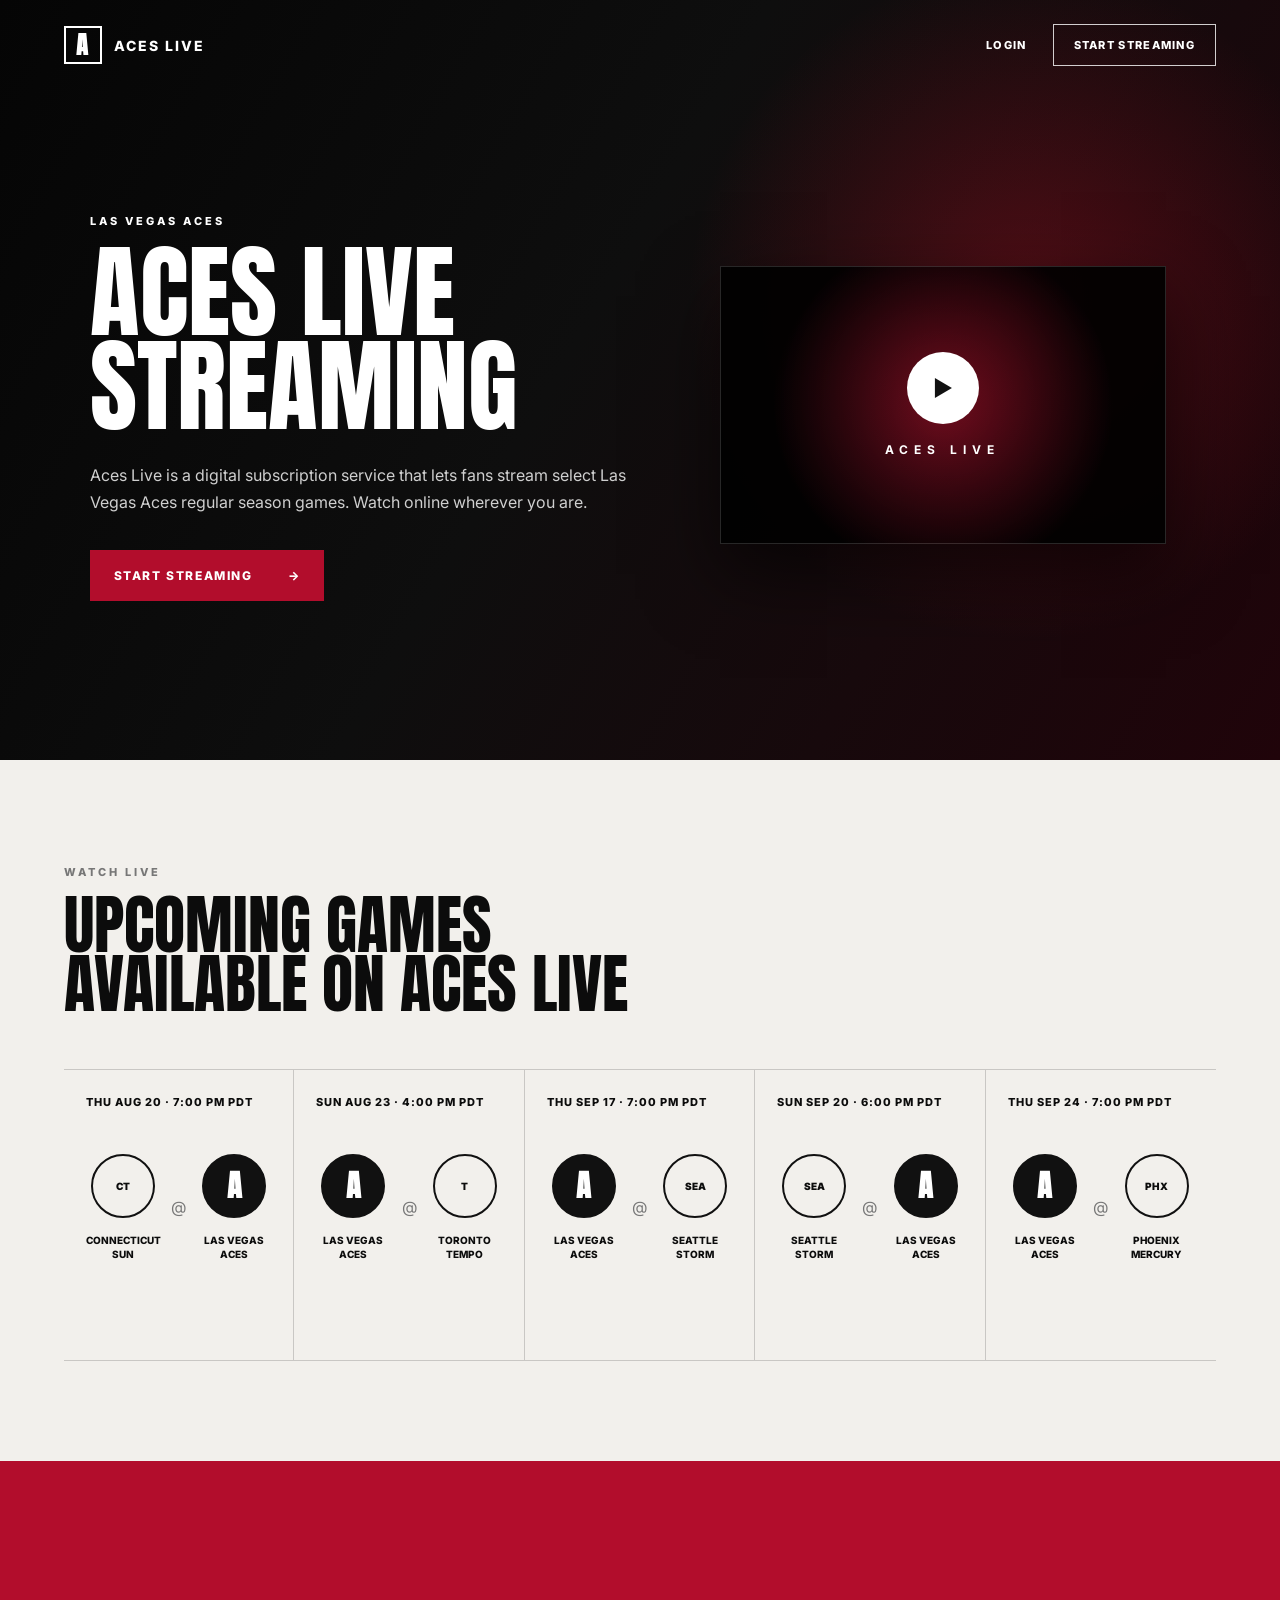
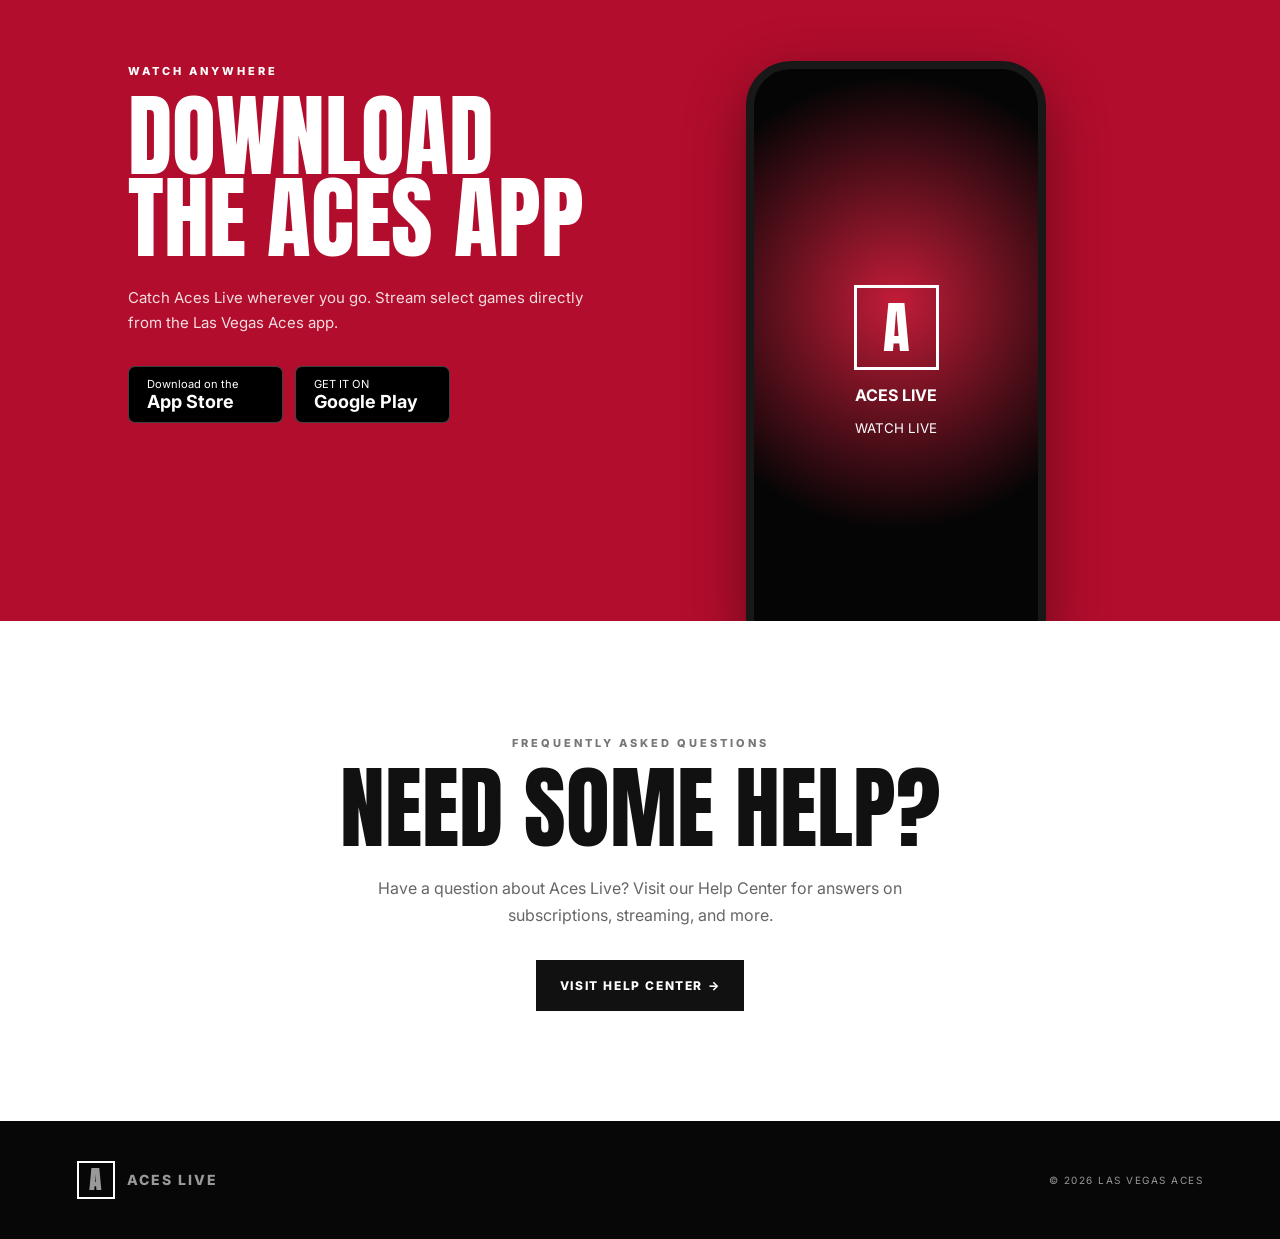
==== index.html @ 6838254f "Add files via upload" ====
<!DOCTYPE html>
<html lang="en">
<head>
  <meta charset="UTF-8">
  <meta name="viewport" content="width=device-width, initial-scale=1.0">
  <title>Aces Live</title>
  <link rel="stylesheet" href="./styles.css">
  <script type="module" src="https://widgets.prod.cleeng.com/cleeng.js"></script>
  <script defer src="./app.js"></script>
</head>
<body>
<header class="nav">
  <div class="logo"><div class="aces-mark">A</div><span>ACES LIVE</span></div>
  <div class="nav-actions">
    <button class="login-btn" id="accountBtn">LOGIN</button>
    <button class="logout-btn" id="logoutBtn">LOGOUT</button>
    <button class="nav-stream-btn" id="navStreamBtn">START STREAMING</button>
  </div>
</header>
<main>
  <section class="hero">
    <div class="hero-content">
      <span class="eyebrow">LAS VEGAS ACES</span>
      <h1>ACES LIVE<br>STREAMING</h1>
      <p>Aces Live is a digital subscription service that lets fans stream select Las Vegas Aces regular season games. Watch online wherever you are.</p>
      <button class="primary-btn" id="heroStreamBtn">START STREAMING <span>→</span></button>
    </div>
    <div class="hero-player"><div class="player-card"><div class="play-button">▶</div><span>ACES LIVE</span></div></div>
  </section>

  <section class="games-section"><div class="section-inner">
    <div class="section-heading"><span class="eyebrow dark">WATCH LIVE</span><h2>UPCOMING GAMES<br>AVAILABLE ON ACES LIVE</h2></div>
    <div class="games-grid">
      <article class="game-card"><div class="game-date">THU AUG 20 · 7:00 PM PDT</div><div class="matchup"><div class="team"><div class="team-logo">CT</div><span>CONNECTICUT<br>SUN</span></div><div class="at">@</div><div class="team"><div class="team-logo aces">A</div><span>LAS VEGAS<br>ACES</span></div></div></article>
      <article class="game-card"><div class="game-date">SUN AUG 23 · 4:00 PM PDT</div><div class="matchup"><div class="team"><div class="team-logo aces">A</div><span>LAS VEGAS<br>ACES</span></div><div class="at">@</div><div class="team"><div class="team-logo">T</div><span>TORONTO<br>TEMPO</span></div></div></article>
      <article class="game-card"><div class="game-date">THU SEP 17 · 7:00 PM PDT</div><div class="matchup"><div class="team"><div class="team-logo aces">A</div><span>LAS VEGAS<br>ACES</span></div><div class="at">@</div><div class="team"><div class="team-logo">SEA</div><span>SEATTLE<br>STORM</span></div></div></article>
      <article class="game-card"><div class="game-date">SUN SEP 20 · 6:00 PM PDT</div><div class="matchup"><div class="team"><div class="team-logo">SEA</div><span>SEATTLE<br>STORM</span></div><div class="at">@</div><div class="team"><div class="team-logo aces">A</div><span>LAS VEGAS<br>ACES</span></div></div></article>
      <article class="game-card"><div class="game-date">THU SEP 24 · 7:00 PM PDT</div><div class="matchup"><div class="team"><div class="team-logo aces">A</div><span>LAS VEGAS<br>ACES</span></div><div class="at">@</div><div class="team"><div class="team-logo">PHX</div><span>PHOENIX<br>MERCURY</span></div></div></article>
    </div>
  </div></section>

  <section class="app-section"><div class="app-copy"><span class="eyebrow">WATCH ANYWHERE</span><h2>DOWNLOAD<br>THE ACES APP</h2><p>Catch Aces Live wherever you go. Stream select games directly from the Las Vegas Aces app.</p><div class="store-buttons"><button class="store-btn"><small>Download on the</small><strong>App Store</strong></button><button class="store-btn"><small>GET IT ON</small><strong>Google Play</strong></button></div></div><div class="phone"><div class="phone-screen"><div class="phone-logo">A</div><strong>ACES LIVE</strong><small>WATCH LIVE</small></div></div></section>

  <section class="faq-section"><span class="eyebrow dark">FREQUENTLY ASKED QUESTIONS</span><h2>NEED SOME HELP?</h2><p>Have a question about Aces Live? Visit our Help Center for answers on subscriptions, streaming, and more.</p><a href="https://lasvegasacessupport.zendesk.com/hc/en-us" target="_blank" rel="noopener" class="secondary-btn">VISIT HELP CENTER →</a></section>
</main>

<div class="modal" id="checkoutModal"><div class="backdrop" data-close-modal></div><div class="panel"><div class="panel-header"><div><small>ACES LIVE</small><h3>START STREAMING</h3></div><button class="close-btn" data-close-modal>✕</button></div><div class="panel-body"><div data-cleeng-widget="checkout" data-cleeng-publisher-id="279964512" data-cleeng-offer-id="S664032765_US" data-cleeng-language="en-US"></div></div></div></div>
<div class="modal" id="loginModal"><div class="backdrop" data-close-modal></div><div class="panel"><div class="panel-header"><div><small>ACES LIVE</small><h3>LOGIN</h3></div><button class="close-btn" data-close-modal>✕</button></div><div class="panel-body"><div data-cleeng-widget="auth" data-cleeng-publisher-id="279964512" data-cleeng-language="en-US"></div></div></div></div>
<div class="modal" id="accountModal"><div class="backdrop" data-close-modal></div><div class="panel"><div class="panel-header"><div><small>ACES LIVE</small><h3>MY ACCOUNT</h3></div><button class="close-btn" data-close-modal>✕</button></div><div class="panel-body"><div data-cleeng-widget="account" data-cleeng-publisher-id="279964512" data-cleeng-language="en-US"></div></div></div></div>

<footer><div class="footer-logo"><div class="aces-mark">A</div>ACES LIVE</div><span>© 2026 LAS VEGAS ACES</span></footer>
</body>
</html>
---- styles.css ----
@import url("https://fonts.googleapis.com/css2?family=Anton&family=Inter:wght@400;500;600;700;800&display=swap");
*{box-sizing:border-box}html{scroll-behavior:smooth}body{margin:0;background:#000;color:#fff;font-family:"Inter",Arial,sans-serif}button,a{font-family:inherit}button{cursor:pointer}.nav{position:absolute;top:0;left:0;z-index:20;width:100%;display:flex;align-items:center;justify-content:space-between;padding:24px 5%}.logo,.footer-logo{display:flex;align-items:center;gap:12px;font-size:14px;font-weight:800;letter-spacing:2px}.aces-mark{width:38px;height:38px;display:flex;align-items:center;justify-content:center;border:2px solid white;font-family:"Anton";font-size:24px}.nav-actions{display:flex;align-items:center;gap:10px}.login-btn,.logout-btn{border:none;background:transparent;color:white;padding:13px 16px;font-size:11px;font-weight:800;letter-spacing:1.3px}.login-btn:hover,.logout-btn:hover{opacity:.7}.logout-btn{display:none;color:#bbb}.nav-stream-btn{border:1px solid rgba(255,255,255,.8);background:transparent;color:white;padding:13px 20px;font-size:11px;font-weight:800;letter-spacing:1.3px;transition:.2s}.nav-stream-btn:hover{background:white;color:black}.hero{min-height:760px;display:grid;grid-template-columns:1.1fr .9fr;align-items:center;padding:140px 7% 90px;background:radial-gradient(circle at 80% 40%,rgba(176,18,35,.38),transparent 30%),linear-gradient(120deg,#050505 0%,#0e0e0e 45%,#20040a 100%)}.hero-content{max-width:700px}.eyebrow{display:inline-block;margin-bottom:17px;font-size:11px;font-weight:800;letter-spacing:3px}.eyebrow.dark{color:#777}.hero h1,.section-heading h2,.app-copy h2,.faq-section h2{margin:0;font-family:"Anton",Impact,sans-serif;font-weight:400;line-height:.92;text-transform:uppercase}.hero h1{font-size:clamp(68px,8vw,125px)}.hero-content p{max-width:580px;margin:28px 0 34px;color:#cfcfcf;font-size:16px;line-height:1.7}.primary-btn,.secondary-btn{display:inline-flex;align-items:center;gap:35px;border:none;padding:18px 24px;background:#b20d2c;color:white;text-decoration:none;font-size:12px;font-weight:800;letter-spacing:1.6px;transition:.2s}.primary-btn:hover{background:#d21338;transform:translateY(-2px)}.hero-player{display:flex;justify-content:center}.player-card{width:min(470px,90%);aspect-ratio:16/10;display:flex;flex-direction:column;align-items:center;justify-content:center;gap:18px;border:1px solid rgba(255,255,255,.15);background:radial-gradient(circle at center,rgba(178,13,44,.45),rgba(0,0,0,.92) 65%);box-shadow:0 30px 70px rgba(0,0,0,.6)}.player-card span{font-size:12px;font-weight:700;letter-spacing:6px}.play-button{width:72px;height:72px;display:flex;align-items:center;justify-content:center;border-radius:50%;background:white;color:#111;font-size:22px}.games-section{padding:100px 5%;background:#f2f0ec;color:#0c0c0c}.section-inner{max-width:1400px;margin:auto}.section-heading{margin-bottom:55px}.section-heading h2{font-size:clamp(46px,5vw,78px)}.games-grid{display:grid;grid-template-columns:repeat(5,minmax(220px,1fr));overflow-x:auto;border-top:1px solid #c9c7c4;border-bottom:1px solid #c9c7c4}.game-card{min-height:290px;padding:25px 22px;border-right:1px solid #c9c7c4}.game-card:last-child{border-right:none}.game-date{margin-bottom:45px;font-size:11px;font-weight:800;letter-spacing:1px}.matchup{display:flex;align-items:center;justify-content:space-between}.team{width:40%;display:flex;flex-direction:column;align-items:center;gap:15px;text-align:center;font-size:10px;line-height:1.4;font-weight:800}.team-logo{width:64px;height:64px;display:flex;align-items:center;justify-content:center;border:2px solid #111;border-radius:50%;font-weight:900}.team-logo.aces{background:#111;color:white;font-family:"Anton";font-size:30px}.at{color:#777}.app-section{min-height:640px;display:grid;grid-template-columns:1fr 1fr;align-items:center;padding:80px 10%;overflow:hidden;background:#b20d2c}.app-copy{max-width:540px}.app-copy h2{font-size:clamp(60px,7vw,100px)}.app-copy p{max-width:480px;margin:25px 0 30px;color:rgba(255,255,255,.86);font-size:15px;line-height:1.7}.store-buttons{display:flex;flex-wrap:wrap;gap:12px}.store-btn{min-width:155px;padding:10px 18px;border:1px solid rgba(255,255,255,.25);border-radius:7px;background:black;color:white;text-align:left}.store-btn small,.store-btn strong{display:block}.store-btn strong{font-size:18px}.phone{display:flex;align-items:center;justify-content:center;transform:translateY(120px)}.phone-screen{width:300px;height:600px;display:flex;flex-direction:column;align-items:center;justify-content:center;gap:15px;border:8px solid #181818;border-radius:45px;background:radial-gradient(circle at 50% 40%,#c31c38,#050505 60%);box-shadow:0 20px 60px rgba(0,0,0,.4)}.phone-logo{width:85px;height:85px;display:flex;align-items:center;justify-content:center;border:3px solid white;font-family:"Anton";font-size:55px}.faq-section{padding:110px 20px;background:white;color:#111;text-align:center}.faq-section h2{font-size:clamp(60px,7vw,105px)}.faq-section p{max-width:620px;margin:26px auto 30px;color:#666;line-height:1.7}.secondary-btn{background:#111}.secondary-btn:hover{background:#b20d2c}.modal{position:fixed;inset:0;z-index:1000;visibility:hidden;opacity:0;transition:opacity .25s ease,visibility .25s ease}.modal.active{visibility:visible;opacity:1}.backdrop{position:absolute;inset:0;background:rgba(0,0,0,.78);backdrop-filter:blur(5px)}.panel{position:absolute;top:0;right:0;width:min(600px,100%);height:100%;overflow-y:auto;background:white;color:black;transform:translateX(100%);transition:transform .35s ease}.modal.active .panel{transform:translateX(0)}.panel-header{position:sticky;top:0;z-index:5;display:flex;align-items:center;justify-content:space-between;padding:22px 25px;background:#111;color:white}.panel-header small{color:#aaa;font-size:9px;letter-spacing:2px}.panel-header h3{margin:3px 0 0;font-family:"Anton";font-weight:400;font-size:28px}.panel-body{min-height:calc(100% - 84px);padding:20px;background:#f5f5f5}.close-btn{width:40px;height:40px;border:1px solid #555;border-radius:50%;background:transparent;color:white;font-size:17px}.close-btn:hover{background:white;color:black}footer{display:flex;align-items:center;justify-content:space-between;padding:40px 6%;background:#070707;color:#999;font-size:10px;letter-spacing:1.5px}@media(max-width:900px){.nav{padding:18px 20px}.hero{min-height:auto;grid-template-columns:1fr;padding:140px 25px 70px}.hero-player{margin-top:60px}.games-section{padding:75px 25px}.games-grid{grid-template-columns:repeat(5,230px)}.app-section{grid-template-columns:1fr;padding:80px 30px 0}.phone{margin-top:40px}footer{flex-direction:column;gap:25px;text-align:center}}@media(max-width:520px){.logo span{display:none}.nav-actions{gap:2px}.login-btn,.logout-btn{padding:10px 7px;font-size:9px}.nav-stream-btn{padding:11px 9px;font-size:9px}.hero{padding-left:20px;padding-right:20px}.hero h1{font-size:64px}.hero-content p{font-size:14px}.primary-btn{width:100%;justify-content:space-between}.app-copy h2{font-size:64px}.phone-screen{width:260px;height:500px}.panel-body{padding:10px}}
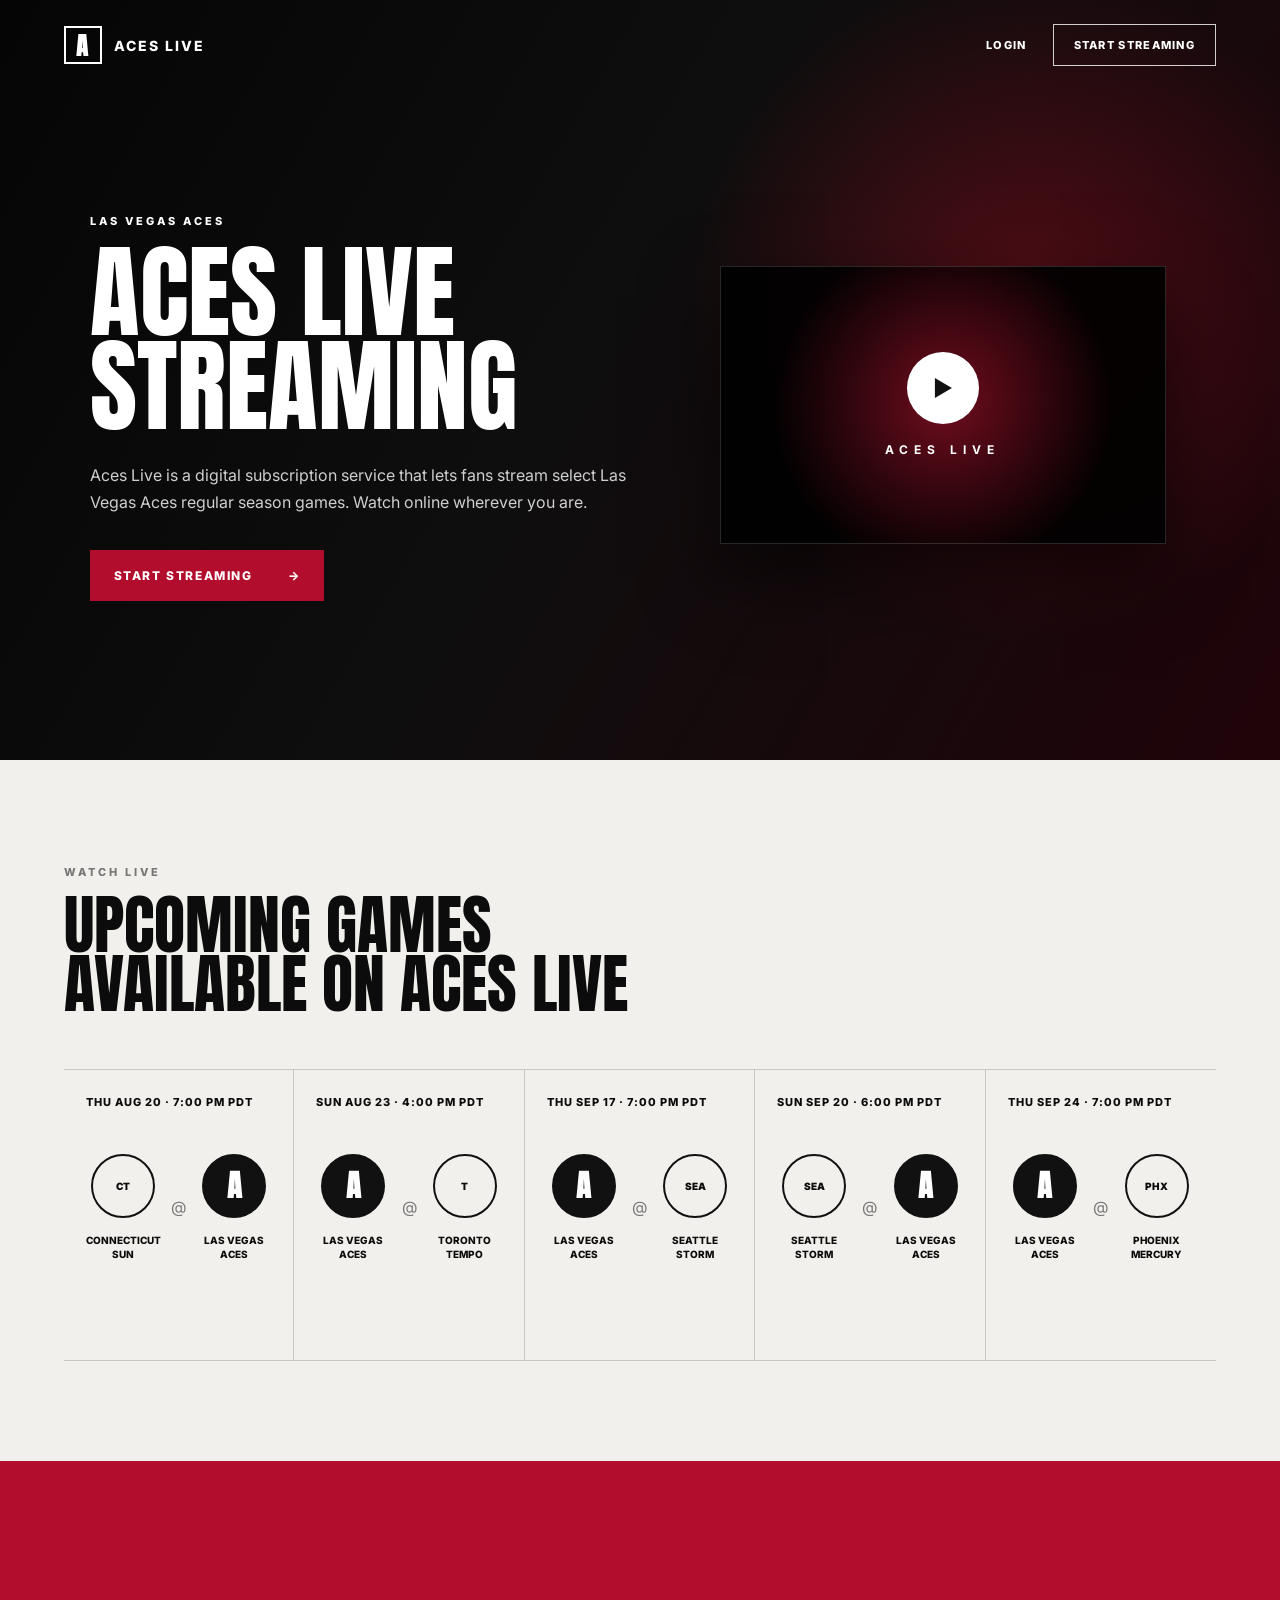
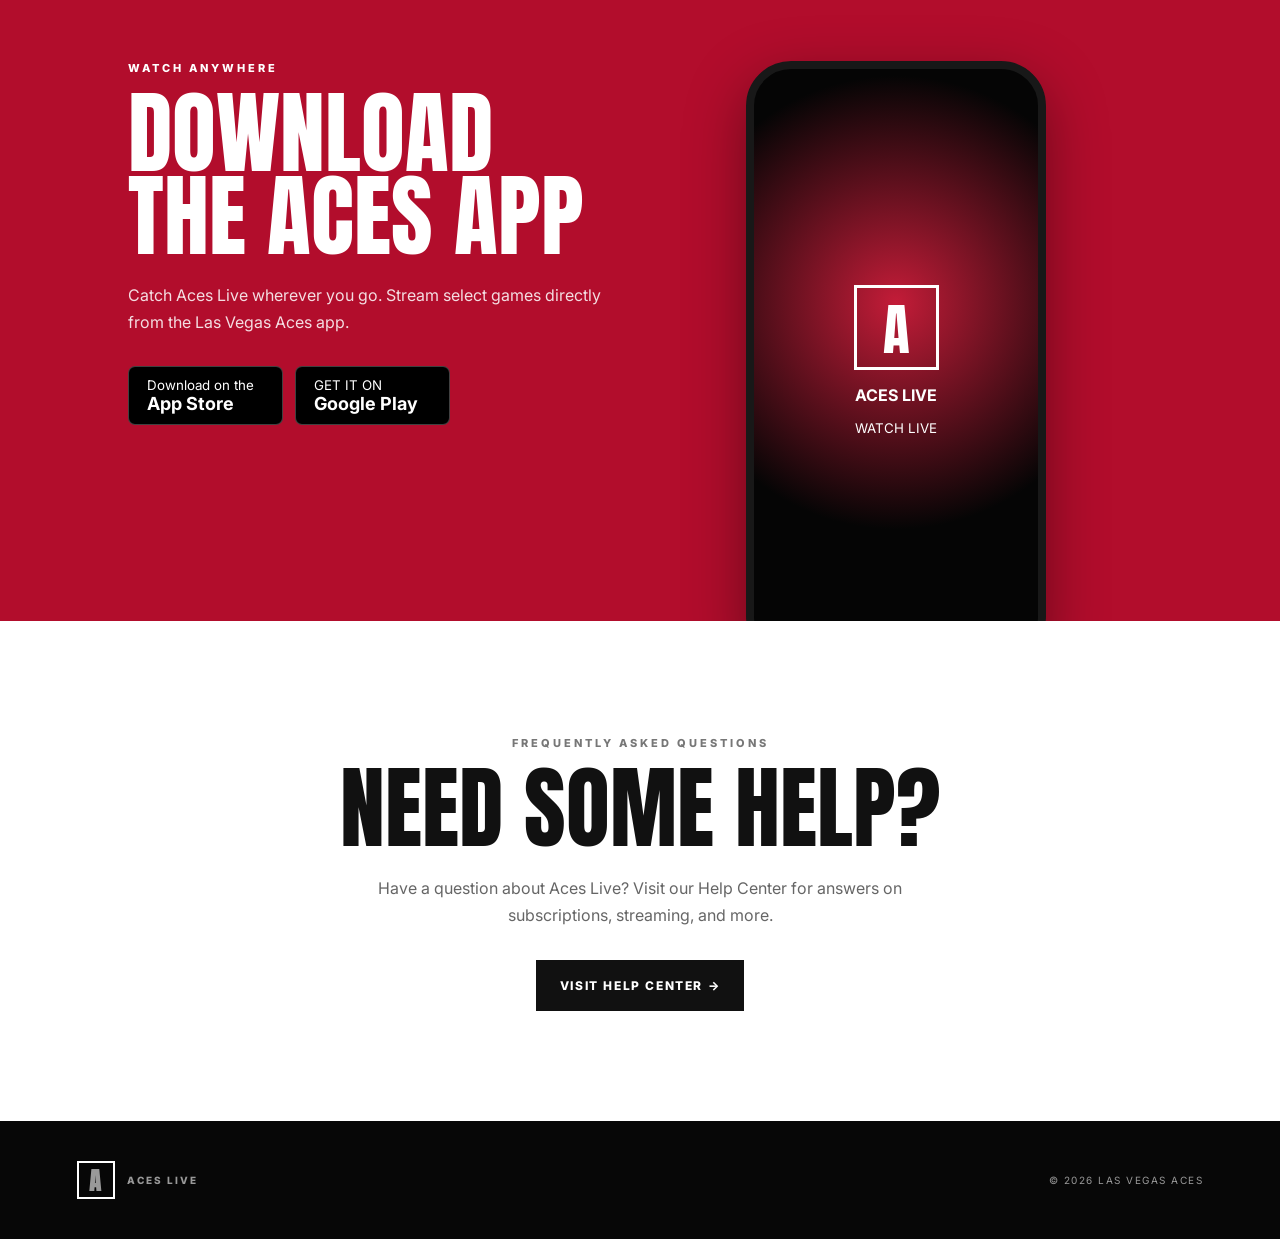
==== commit a241bc6b: "Add files via upload" ====
--- a/index.html
+++ b/index.html
@@ -1,53 +1,54 @@
 <!DOCTYPE html>
 <html lang="en">
 <head>
-  <meta charset="UTF-8">
-  <meta name="viewport" content="width=device-width, initial-scale=1.0">
+  <meta charset="UTF-8" />
+  <meta name="viewport" content="width=device-width, initial-scale=1.0" />
   <title>Aces Live</title>
-  <link rel="stylesheet" href="./styles.css">
   <script type="module" src="https://widgets.prod.cleeng.com/cleeng.js"></script>
-  <script defer src="./app.js"></script>
+  <link rel="stylesheet" href="./styles.css" />
 </head>
 <body>
-<header class="nav">
-  <div class="logo"><div class="aces-mark">A</div><span>ACES LIVE</span></div>
-  <div class="nav-actions">
-    <button class="login-btn" id="accountBtn">LOGIN</button>
-    <button class="logout-btn" id="logoutBtn">LOGOUT</button>
-    <button class="nav-stream-btn" id="navStreamBtn">START STREAMING</button>
-  </div>
-</header>
-<main>
-  <section class="hero">
-    <div class="hero-content">
-      <span class="eyebrow">LAS VEGAS ACES</span>
-      <h1>ACES LIVE<br>STREAMING</h1>
-      <p>Aces Live is a digital subscription service that lets fans stream select Las Vegas Aces regular season games. Watch online wherever you are.</p>
-      <button class="primary-btn" id="heroStreamBtn">START STREAMING <span>→</span></button>
+  <header class="site-nav">
+    <a class="logo" href="./index.html"><span class="aces-mark">A</span><span>ACES LIVE</span></a>
+    <div class="nav-actions">
+      <a class="nav-link" data-account-link href="./login.html">LOGIN</a>
+      <a class="nav-cta" data-checkout-link href="./checkout.html?couponCode=NEVERFOLD">START STREAMING</a>
     </div>
-    <div class="hero-player"><div class="player-card"><div class="play-button">▶</div><span>ACES LIVE</span></div></div>
-  </section>
+  </header>
 
-  <section class="games-section"><div class="section-inner">
-    <div class="section-heading"><span class="eyebrow dark">WATCH LIVE</span><h2>UPCOMING GAMES<br>AVAILABLE ON ACES LIVE</h2></div>
-    <div class="games-grid">
-      <article class="game-card"><div class="game-date">THU AUG 20 · 7:00 PM PDT</div><div class="matchup"><div class="team"><div class="team-logo">CT</div><span>CONNECTICUT<br>SUN</span></div><div class="at">@</div><div class="team"><div class="team-logo aces">A</div><span>LAS VEGAS<br>ACES</span></div></div></article>
-      <article class="game-card"><div class="game-date">SUN AUG 23 · 4:00 PM PDT</div><div class="matchup"><div class="team"><div class="team-logo aces">A</div><span>LAS VEGAS<br>ACES</span></div><div class="at">@</div><div class="team"><div class="team-logo">T</div><span>TORONTO<br>TEMPO</span></div></div></article>
-      <article class="game-card"><div class="game-date">THU SEP 17 · 7:00 PM PDT</div><div class="matchup"><div class="team"><div class="team-logo aces">A</div><span>LAS VEGAS<br>ACES</span></div><div class="at">@</div><div class="team"><div class="team-logo">SEA</div><span>SEATTLE<br>STORM</span></div></div></article>
-      <article class="game-card"><div class="game-date">SUN SEP 20 · 6:00 PM PDT</div><div class="matchup"><div class="team"><div class="team-logo">SEA</div><span>SEATTLE<br>STORM</span></div><div class="at">@</div><div class="team"><div class="team-logo aces">A</div><span>LAS VEGAS<br>ACES</span></div></div></article>
-      <article class="game-card"><div class="game-date">THU SEP 24 · 7:00 PM PDT</div><div class="matchup"><div class="team"><div class="team-logo aces">A</div><span>LAS VEGAS<br>ACES</span></div><div class="at">@</div><div class="team"><div class="team-logo">PHX</div><span>PHOENIX<br>MERCURY</span></div></div></article>
-    </div>
-  </div></section>
+  <main>
+    <section class="hero">
+      <div class="hero-content">
+        <span class="eyebrow">LAS VEGAS ACES</span>
+        <h1>ACES LIVE<br>STREAMING</h1>
+        <p>Aces Live is a digital subscription service that lets fans stream select Las Vegas Aces regular season games. Watch online wherever you are.</p>
+        <a class="primary-btn" data-checkout-link href="./checkout.html?couponCode=NEVERFOLD">START STREAMING <span>→</span></a>
+      </div>
+      <div class="hero-player"><div class="player-card"><div class="play-button">▶</div><span>ACES LIVE</span></div></div>
+    </section>
 
-  <section class="app-section"><div class="app-copy"><span class="eyebrow">WATCH ANYWHERE</span><h2>DOWNLOAD<br>THE ACES APP</h2><p>Catch Aces Live wherever you go. Stream select games directly from the Las Vegas Aces app.</p><div class="store-buttons"><button class="store-btn"><small>Download on the</small><strong>App Store</strong></button><button class="store-btn"><small>GET IT ON</small><strong>Google Play</strong></button></div></div><div class="phone"><div class="phone-screen"><div class="phone-logo">A</div><strong>ACES LIVE</strong><small>WATCH LIVE</small></div></div></section>
+    <section class="games-section">
+      <div class="section-inner">
+        <div class="section-heading"><span class="eyebrow dark">WATCH LIVE</span><h2>UPCOMING GAMES<br>AVAILABLE ON ACES LIVE</h2></div>
+        <div class="games-grid">
+          <article class="game-card"><div class="game-date">THU AUG 20 · 7:00 PM PDT</div><div class="matchup"><div class="team"><div class="team-logo">CT</div><span>CONNECTICUT<br>SUN</span></div><div class="at">@</div><div class="team"><div class="team-logo aces">A</div><span>LAS VEGAS<br>ACES</span></div></div></article>
+          <article class="game-card"><div class="game-date">SUN AUG 23 · 4:00 PM PDT</div><div class="matchup"><div class="team"><div class="team-logo aces">A</div><span>LAS VEGAS<br>ACES</span></div><div class="at">@</div><div class="team"><div class="team-logo">T</div><span>TORONTO<br>TEMPO</span></div></div></article>
+          <article class="game-card"><div class="game-date">THU SEP 17 · 7:00 PM PDT</div><div class="matchup"><div class="team"><div class="team-logo aces">A</div><span>LAS VEGAS<br>ACES</span></div><div class="at">@</div><div class="team"><div class="team-logo">SEA</div><span>SEATTLE<br>STORM</span></div></div></article>
+          <article class="game-card"><div class="game-date">SUN SEP 20 · 6:00 PM PDT</div><div class="matchup"><div class="team"><div class="team-logo">SEA</div><span>SEATTLE<br>STORM</span></div><div class="at">@</div><div class="team"><div class="team-logo aces">A</div><span>LAS VEGAS<br>ACES</span></div></div></article>
+          <article class="game-card"><div class="game-date">THU SEP 24 · 7:00 PM PDT</div><div class="matchup"><div class="team"><div class="team-logo aces">A</div><span>LAS VEGAS<br>ACES</span></div><div class="at">@</div><div class="team"><div class="team-logo">PHX</div><span>PHOENIX<br>MERCURY</span></div></div></article>
+        </div>
+      </div>
+    </section>
 
-  <section class="faq-section"><span class="eyebrow dark">FREQUENTLY ASKED QUESTIONS</span><h2>NEED SOME HELP?</h2><p>Have a question about Aces Live? Visit our Help Center for answers on subscriptions, streaming, and more.</p><a href="https://lasvegasacessupport.zendesk.com/hc/en-us" target="_blank" rel="noopener" class="secondary-btn">VISIT HELP CENTER →</a></section>
-</main>
+    <section class="app-section">
+      <div class="app-copy"><span class="eyebrow">WATCH ANYWHERE</span><h2>DOWNLOAD<br>THE ACES APP</h2><p>Catch Aces Live wherever you go. Stream select games directly from the Las Vegas Aces app.</p><div class="store-buttons"><button class="store-btn"><small>Download on the</small><strong>App Store</strong></button><button class="store-btn"><small>GET IT ON</small><strong>Google Play</strong></button></div></div>
+      <div class="phone"><div class="phone-screen"><div class="phone-logo">A</div><strong>ACES LIVE</strong><small>WATCH LIVE</small></div></div>
+    </section>
 
-<div class="modal" id="checkoutModal"><div class="backdrop" data-close-modal></div><div class="panel"><div class="panel-header"><div><small>ACES LIVE</small><h3>START STREAMING</h3></div><button class="close-btn" data-close-modal>✕</button></div><div class="panel-body"><div data-cleeng-widget="checkout" data-cleeng-publisher-id="279964512" data-cleeng-offer-id="S664032765_US" data-cleeng-language="en-US"></div></div></div></div>
-<div class="modal" id="loginModal"><div class="backdrop" data-close-modal></div><div class="panel"><div class="panel-header"><div><small>ACES LIVE</small><h3>LOGIN</h3></div><button class="close-btn" data-close-modal>✕</button></div><div class="panel-body"><div data-cleeng-widget="auth" data-cleeng-publisher-id="279964512" data-cleeng-language="en-US"></div></div></div></div>
-<div class="modal" id="accountModal"><div class="backdrop" data-close-modal></div><div class="panel"><div class="panel-header"><div><small>ACES LIVE</small><h3>MY ACCOUNT</h3></div><button class="close-btn" data-close-modal>✕</button></div><div class="panel-body"><div data-cleeng-widget="account" data-cleeng-publisher-id="279964512" data-cleeng-language="en-US"></div></div></div></div>
+    <section class="faq-section"><span class="eyebrow dark">FREQUENTLY ASKED QUESTIONS</span><h2>NEED SOME HELP?</h2><p>Have a question about Aces Live? Visit our Help Center for answers on subscriptions, streaming, and more.</p><a href="https://lasvegasacessupport.zendesk.com/hc/en-us" target="_blank" class="secondary-btn">VISIT HELP CENTER →</a></section>
+  </main>
 
-<footer><div class="footer-logo"><div class="aces-mark">A</div>ACES LIVE</div><span>© 2026 LAS VEGAS ACES</span></footer>
+  <footer><div class="footer-logo"><span class="aces-mark">A</span> ACES LIVE</div><span>© 2026 LAS VEGAS ACES</span></footer>
+  <script src="./common.js"></script>
 </body>
 </html>
--- a/styles.css
+++ b/styles.css
@@ -1,2 +1,110 @@
 @import url("https://fonts.googleapis.com/css2?family=Anton&family=Inter:wght@400;500;600;700;800&display=swap");
-*{box-sizing:border-box}html{scroll-behavior:smooth}body{margin:0;background:#000;color:#fff;font-family:"Inter",Arial,sans-serif}button,a{font-family:inherit}button{cursor:pointer}.nav{position:absolute;top:0;left:0;z-index:20;width:100%;display:flex;align-items:center;justify-content:space-between;padding:24px 5%}.logo,.footer-logo{display:flex;align-items:center;gap:12px;font-size:14px;font-weight:800;letter-spacing:2px}.aces-mark{width:38px;height:38px;display:flex;align-items:center;justify-content:center;border:2px solid white;font-family:"Anton";font-size:24px}.nav-actions{display:flex;align-items:center;gap:10px}.login-btn,.logout-btn{border:none;background:transparent;color:white;padding:13px 16px;font-size:11px;font-weight:800;letter-spacing:1.3px}.login-btn:hover,.logout-btn:hover{opacity:.7}.logout-btn{display:none;color:#bbb}.nav-stream-btn{border:1px solid rgba(255,255,255,.8);background:transparent;color:white;padding:13px 20px;font-size:11px;font-weight:800;letter-spacing:1.3px;transition:.2s}.nav-stream-btn:hover{background:white;color:black}.hero{min-height:760px;display:grid;grid-template-columns:1.1fr .9fr;align-items:center;padding:140px 7% 90px;background:radial-gradient(circle at 80% 40%,rgba(176,18,35,.38),transparent 30%),linear-gradient(120deg,#050505 0%,#0e0e0e 45%,#20040a 100%)}.hero-content{max-width:700px}.eyebrow{display:inline-block;margin-bottom:17px;font-size:11px;font-weight:800;letter-spacing:3px}.eyebrow.dark{color:#777}.hero h1,.section-heading h2,.app-copy h2,.faq-section h2{margin:0;font-family:"Anton",Impact,sans-serif;font-weight:400;line-height:.92;text-transform:uppercase}.hero h1{font-size:clamp(68px,8vw,125px)}.hero-content p{max-width:580px;margin:28px 0 34px;color:#cfcfcf;font-size:16px;line-height:1.7}.primary-btn,.secondary-btn{display:inline-flex;align-items:center;gap:35px;border:none;padding:18px 24px;background:#b20d2c;color:white;text-decoration:none;font-size:12px;font-weight:800;letter-spacing:1.6px;transition:.2s}.primary-btn:hover{background:#d21338;transform:translateY(-2px)}.hero-player{display:flex;justify-content:center}.player-card{width:min(470px,90%);aspect-ratio:16/10;display:flex;flex-direction:column;align-items:center;justify-content:center;gap:18px;border:1px solid rgba(255,255,255,.15);background:radial-gradient(circle at center,rgba(178,13,44,.45),rgba(0,0,0,.92) 65%);box-shadow:0 30px 70px rgba(0,0,0,.6)}.player-card span{font-size:12px;font-weight:700;letter-spacing:6px}.play-button{width:72px;height:72px;display:flex;align-items:center;justify-content:center;border-radius:50%;background:white;color:#111;font-size:22px}.games-section{padding:100px 5%;background:#f2f0ec;color:#0c0c0c}.section-inner{max-width:1400px;margin:auto}.section-heading{margin-bottom:55px}.section-heading h2{font-size:clamp(46px,5vw,78px)}.games-grid{display:grid;grid-template-columns:repeat(5,minmax(220px,1fr));overflow-x:auto;border-top:1px solid #c9c7c4;border-bottom:1px solid #c9c7c4}.game-card{min-height:290px;padding:25px 22px;border-right:1px solid #c9c7c4}.game-card:last-child{border-right:none}.game-date{margin-bottom:45px;font-size:11px;font-weight:800;letter-spacing:1px}.matchup{display:flex;align-items:center;justify-content:space-between}.team{width:40%;display:flex;flex-direction:column;align-items:center;gap:15px;text-align:center;font-size:10px;line-height:1.4;font-weight:800}.team-logo{width:64px;height:64px;display:flex;align-items:center;justify-content:center;border:2px solid #111;border-radius:50%;font-weight:900}.team-logo.aces{background:#111;color:white;font-family:"Anton";font-size:30px}.at{color:#777}.app-section{min-height:640px;display:grid;grid-template-columns:1fr 1fr;align-items:center;padding:80px 10%;overflow:hidden;background:#b20d2c}.app-copy{max-width:540px}.app-copy h2{font-size:clamp(60px,7vw,100px)}.app-copy p{max-width:480px;margin:25px 0 30px;color:rgba(255,255,255,.86);font-size:15px;line-height:1.7}.store-buttons{display:flex;flex-wrap:wrap;gap:12px}.store-btn{min-width:155px;padding:10px 18px;border:1px solid rgba(255,255,255,.25);border-radius:7px;background:black;color:white;text-align:left}.store-btn small,.store-btn strong{display:block}.store-btn strong{font-size:18px}.phone{display:flex;align-items:center;justify-content:center;transform:translateY(120px)}.phone-screen{width:300px;height:600px;display:flex;flex-direction:column;align-items:center;justify-content:center;gap:15px;border:8px solid #181818;border-radius:45px;background:radial-gradient(circle at 50% 40%,#c31c38,#050505 60%);box-shadow:0 20px 60px rgba(0,0,0,.4)}.phone-logo{width:85px;height:85px;display:flex;align-items:center;justify-content:center;border:3px solid white;font-family:"Anton";font-size:55px}.faq-section{padding:110px 20px;background:white;color:#111;text-align:center}.faq-section h2{font-size:clamp(60px,7vw,105px)}.faq-section p{max-width:620px;margin:26px auto 30px;color:#666;line-height:1.7}.secondary-btn{background:#111}.secondary-btn:hover{background:#b20d2c}.modal{position:fixed;inset:0;z-index:1000;visibility:hidden;opacity:0;transition:opacity .25s ease,visibility .25s ease}.modal.active{visibility:visible;opacity:1}.backdrop{position:absolute;inset:0;background:rgba(0,0,0,.78);backdrop-filter:blur(5px)}.panel{position:absolute;top:0;right:0;width:min(600px,100%);height:100%;overflow-y:auto;background:white;color:black;transform:translateX(100%);transition:transform .35s ease}.modal.active .panel{transform:translateX(0)}.panel-header{position:sticky;top:0;z-index:5;display:flex;align-items:center;justify-content:space-between;padding:22px 25px;background:#111;color:white}.panel-header small{color:#aaa;font-size:9px;letter-spacing:2px}.panel-header h3{margin:3px 0 0;font-family:"Anton";font-weight:400;font-size:28px}.panel-body{min-height:calc(100% - 84px);padding:20px;background:#f5f5f5}.close-btn{width:40px;height:40px;border:1px solid #555;border-radius:50%;background:transparent;color:white;font-size:17px}.close-btn:hover{background:white;color:black}footer{display:flex;align-items:center;justify-content:space-between;padding:40px 6%;background:#070707;color:#999;font-size:10px;letter-spacing:1.5px}@media(max-width:900px){.nav{padding:18px 20px}.hero{min-height:auto;grid-template-columns:1fr;padding:140px 25px 70px}.hero-player{margin-top:60px}.games-section{padding:75px 25px}.games-grid{grid-template-columns:repeat(5,230px)}.app-section{grid-template-columns:1fr;padding:80px 30px 0}.phone{margin-top:40px}footer{flex-direction:column;gap:25px;text-align:center}}@media(max-width:520px){.logo span{display:none}.nav-actions{gap:2px}.login-btn,.logout-btn{padding:10px 7px;font-size:9px}.nav-stream-btn{padding:11px 9px;font-size:9px}.hero{padding-left:20px;padding-right:20px}.hero h1{font-size:64px}.hero-content p{font-size:14px}.primary-btn{width:100%;justify-content:space-between}.app-copy h2{font-size:64px}.phone-screen{width:260px;height:500px}.panel-body{padding:10px}}
+
+* { box-sizing: border-box; }
+html { scroll-behavior: smooth; }
+body { margin:0; background:#000; color:#fff; font-family:"Inter",Arial,sans-serif; }
+a,button { font:inherit; }
+a { color:inherit; }
+button { cursor:pointer; }
+
+.site-nav { position:absolute; inset:0 0 auto 0; z-index:20; width:100%; display:flex; justify-content:space-between; align-items:center; padding:24px 5%; }
+.site-nav.flow-nav { position:relative; background:#0a0a0a; }
+.logo { display:flex; align-items:center; gap:12px; text-decoration:none; font-size:14px; font-weight:800; letter-spacing:2px; }
+.aces-mark { width:38px; height:38px; display:grid; place-items:center; border:2px solid #fff; font-family:"Anton"; font-size:24px; }
+.nav-actions { display:flex; align-items:center; gap:10px; }
+.nav-link { border:0; background:transparent; color:#fff; text-decoration:none; padding:13px 16px; font-size:11px; font-weight:800; letter-spacing:1.3px; }
+.nav-link:hover { opacity:.72; }
+.nav-cta { border:1px solid rgba(255,255,255,.8); background:transparent; color:#fff; text-decoration:none; padding:13px 20px; font-size:11px; font-weight:800; letter-spacing:1.3px; transition:.2s ease; }
+.nav-cta:hover { background:#fff; color:#000; }
+
+.hero { min-height:760px; display:grid; grid-template-columns:1.1fr .9fr; align-items:center; padding:140px 7% 90px; background:radial-gradient(circle at 80% 40%,rgba(176,18,35,.38),transparent 30%),linear-gradient(120deg,#050505 0%,#0e0e0e 45%,#20040a 100%); }
+.hero-content { max-width:700px; }
+.eyebrow { display:inline-block; margin-bottom:17px; font-size:11px; font-weight:800; letter-spacing:3px; }
+.eyebrow.dark { color:#777; }
+h1,h2,h3 { font-family:"Anton",Impact,sans-serif; font-weight:400; text-transform:uppercase; }
+.hero h1,.section-heading h2,.app-copy h2,.faq-section h2 { margin:0; line-height:.92; }
+.hero h1 { font-size:clamp(68px,8vw,125px); }
+.hero p { max-width:580px; margin:28px 0 34px; color:#cfcfcf; line-height:1.7; }
+.primary-btn,.secondary-btn { display:inline-flex; align-items:center; gap:35px; border:0; padding:18px 24px; background:#b20d2c; color:#fff; text-decoration:none; font-size:12px; font-weight:800; letter-spacing:1.6px; transition:.2s ease; }
+.primary-btn:hover { background:#d21338; transform:translateY(-2px); }
+.hero-player { display:flex; justify-content:center; }
+.player-card { width:min(470px,90%); aspect-ratio:16/10; display:flex; flex-direction:column; align-items:center; justify-content:center; gap:18px; border:1px solid rgba(255,255,255,.15); background:radial-gradient(circle at center,rgba(178,13,44,.45),rgba(0,0,0,.92) 65%); box-shadow:0 30px 70px rgba(0,0,0,.6); }
+.player-card span { font-size:12px; font-weight:700; letter-spacing:6px; }
+.play-button { width:72px; height:72px; display:grid; place-items:center; border-radius:50%; background:#fff; color:#111; font-size:22px; }
+
+.games-section { padding:100px 5%; background:#f2f0ec; color:#0c0c0c; }
+.section-inner { max-width:1400px; margin:auto; }
+.section-heading { margin-bottom:55px; }
+.section-heading h2 { font-size:clamp(46px,5vw,78px); }
+.games-grid { display:grid; grid-template-columns:repeat(5,minmax(220px,1fr)); overflow-x:auto; border-top:1px solid #c9c7c4; border-bottom:1px solid #c9c7c4; }
+.game-card { min-height:290px; padding:25px 22px; border-right:1px solid #c9c7c4; }
+.game-card:last-child { border-right:0; }
+.game-date { margin-bottom:45px; font-size:11px; font-weight:800; letter-spacing:1px; }
+.matchup { display:flex; align-items:center; justify-content:space-between; }
+.team { width:40%; display:flex; flex-direction:column; align-items:center; gap:15px; text-align:center; font-size:10px; line-height:1.4; font-weight:800; }
+.team-logo { width:64px; height:64px; display:grid; place-items:center; border:2px solid #111; border-radius:50%; font-weight:900; }
+.team-logo.aces { background:#111; color:#fff; font-family:"Anton"; font-size:30px; }
+.at { color:#777; }
+
+.app-section { min-height:640px; display:grid; grid-template-columns:1fr 1fr; align-items:center; padding:80px 10%; overflow:hidden; background:#b20d2c; }
+.app-copy { max-width:540px; }
+.app-copy h2 { font-size:clamp(60px,7vw,100px); }
+.app-copy p { max-width:480px; margin:25px 0 30px; color:rgba(255,255,255,.86); line-height:1.7; }
+.store-buttons { display:flex; flex-wrap:wrap; gap:12px; }
+.store-btn { min-width:155px; padding:10px 18px; border:1px solid rgba(255,255,255,.25); border-radius:7px; background:#000; color:#fff; text-align:left; }
+.store-btn small,.store-btn strong { display:block; }
+.store-btn strong { font-size:18px; }
+.phone { display:flex; justify-content:center; transform:translateY(120px); }
+.phone-screen { width:300px; height:600px; display:flex; flex-direction:column; align-items:center; justify-content:center; gap:15px; border:8px solid #181818; border-radius:45px; background:radial-gradient(circle at 50% 40%,#c31c38,#050505 60%); box-shadow:0 20px 60px rgba(0,0,0,.4); }
+.phone-logo { width:85px; height:85px; display:grid; place-items:center; border:3px solid #fff; font-family:"Anton"; font-size:55px; }
+
+.faq-section { padding:110px 20px; background:#fff; color:#111; text-align:center; }
+.faq-section h2 { font-size:clamp(60px,7vw,105px); }
+.faq-section p { max-width:620px; margin:26px auto 30px; color:#666; line-height:1.7; }
+.secondary-btn { background:#111; }
+.secondary-btn:hover { background:#b20d2c; }
+
+footer { display:flex; justify-content:space-between; align-items:center; padding:40px 6%; background:#070707; color:#999; font-size:10px; letter-spacing:1.5px; }
+.footer-logo { display:flex; align-items:center; gap:12px; font-weight:800; letter-spacing:2px; }
+
+/* Dedicated Cleeng flow pages */
+.flow-page { min-height:100vh; background:#f3f1ed; color:#111; }
+.flow-shell { width:min(860px,calc(100% - 32px)); margin:0 auto; padding:56px 0 96px; }
+.flow-heading { margin-bottom:26px; }
+.flow-heading .eyebrow { color:#777; }
+.flow-heading h1 { margin:0; font-size:clamp(48px,7vw,82px); line-height:.95; }
+.flow-heading p { max-width:620px; color:#666; line-height:1.7; }
+.widget-card { background:#fff; border:1px solid #ddd8d1; border-radius:12px; padding:24px; box-shadow:0 16px 50px rgba(0,0,0,.08); min-height:280px; }
+.flow-actions { display:flex; justify-content:space-between; align-items:center; gap:12px; margin-top:22px; flex-wrap:wrap; }
+.back-link,.text-link { color:#111; text-decoration:none; font-size:12px; font-weight:800; letter-spacing:1px; }
+.back-link:hover,.text-link:hover { text-decoration:underline; }
+.status-pill { display:inline-flex; align-items:center; gap:8px; background:#ebe7e1; border-radius:999px; padding:9px 12px; font-size:11px; font-weight:700; }
+.status-dot { width:8px; height:8px; border-radius:50%; background:#777; }
+.status-pill.logged-in .status-dot { background:#1c8f4d; }
+.logout-action { border:0; background:#111; color:#fff; padding:12px 16px; font-size:11px; font-weight:800; letter-spacing:1px; }
+.logout-action:hover { background:#b20d2c; }
+
+@media(max-width:900px){
+  .site-nav { padding:18px 20px; }
+  .hero { min-height:auto; grid-template-columns:1fr; padding:140px 25px 70px; }
+  .hero-player { margin-top:60px; }
+  .games-section { padding:75px 25px; }
+  .games-grid { grid-template-columns:repeat(5,230px); }
+  .app-section { grid-template-columns:1fr; padding:80px 30px 0; }
+  .phone { margin-top:40px; }
+  footer { flex-direction:column; gap:25px; text-align:center; }
+}
+
+@media(max-width:520px){
+  .logo span { display:none; }
+  .nav-actions { gap:2px; }
+  .nav-link,.nav-cta { padding:11px 9px; font-size:9px; }
+  .hero { padding-left:20px; padding-right:20px; }
+  .hero h1 { font-size:64px; }
+  .hero p { font-size:14px; }
+  .primary-btn { width:100%; justify-content:space-between; }
+  .app-copy h2 { font-size:64px; }
+  .phone-screen { width:260px; height:500px; }
+  .widget-card { padding:14px; border-radius:8px; }
+  .flow-shell { padding-top:36px; }
+}
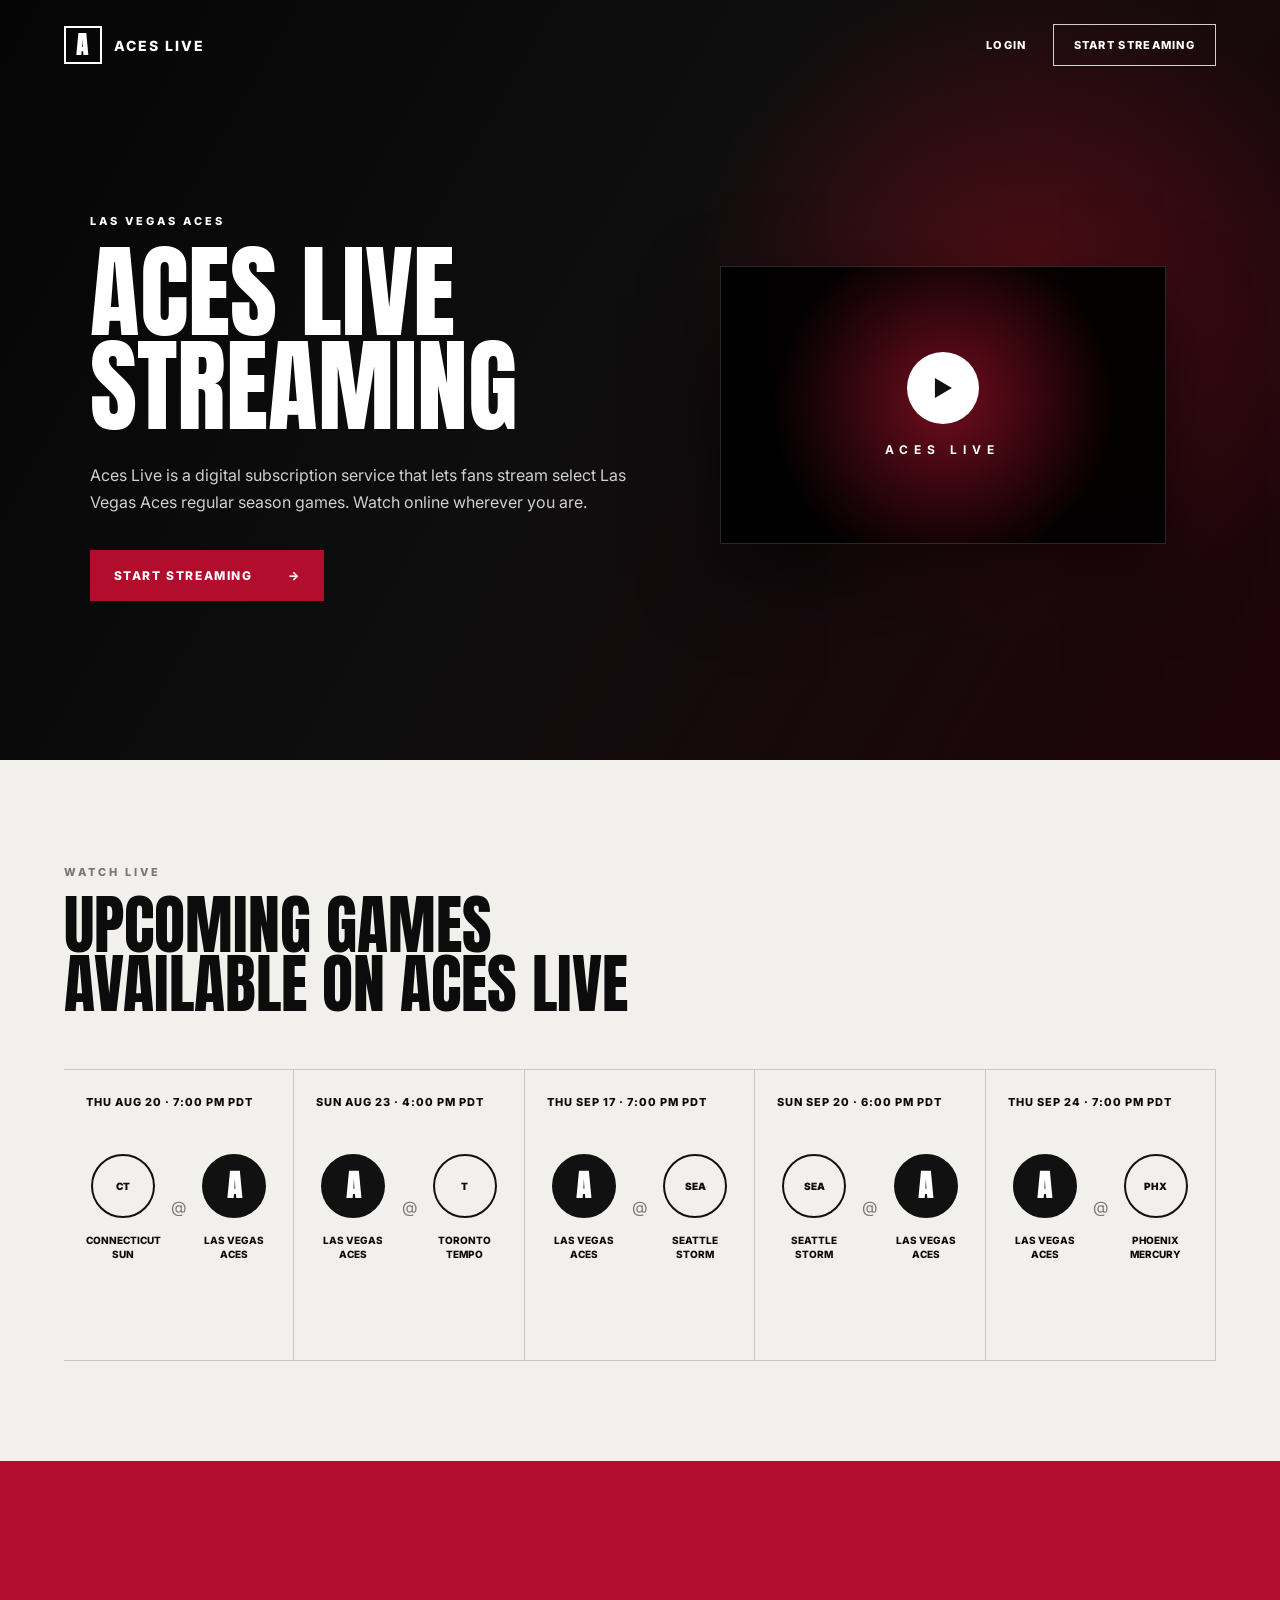
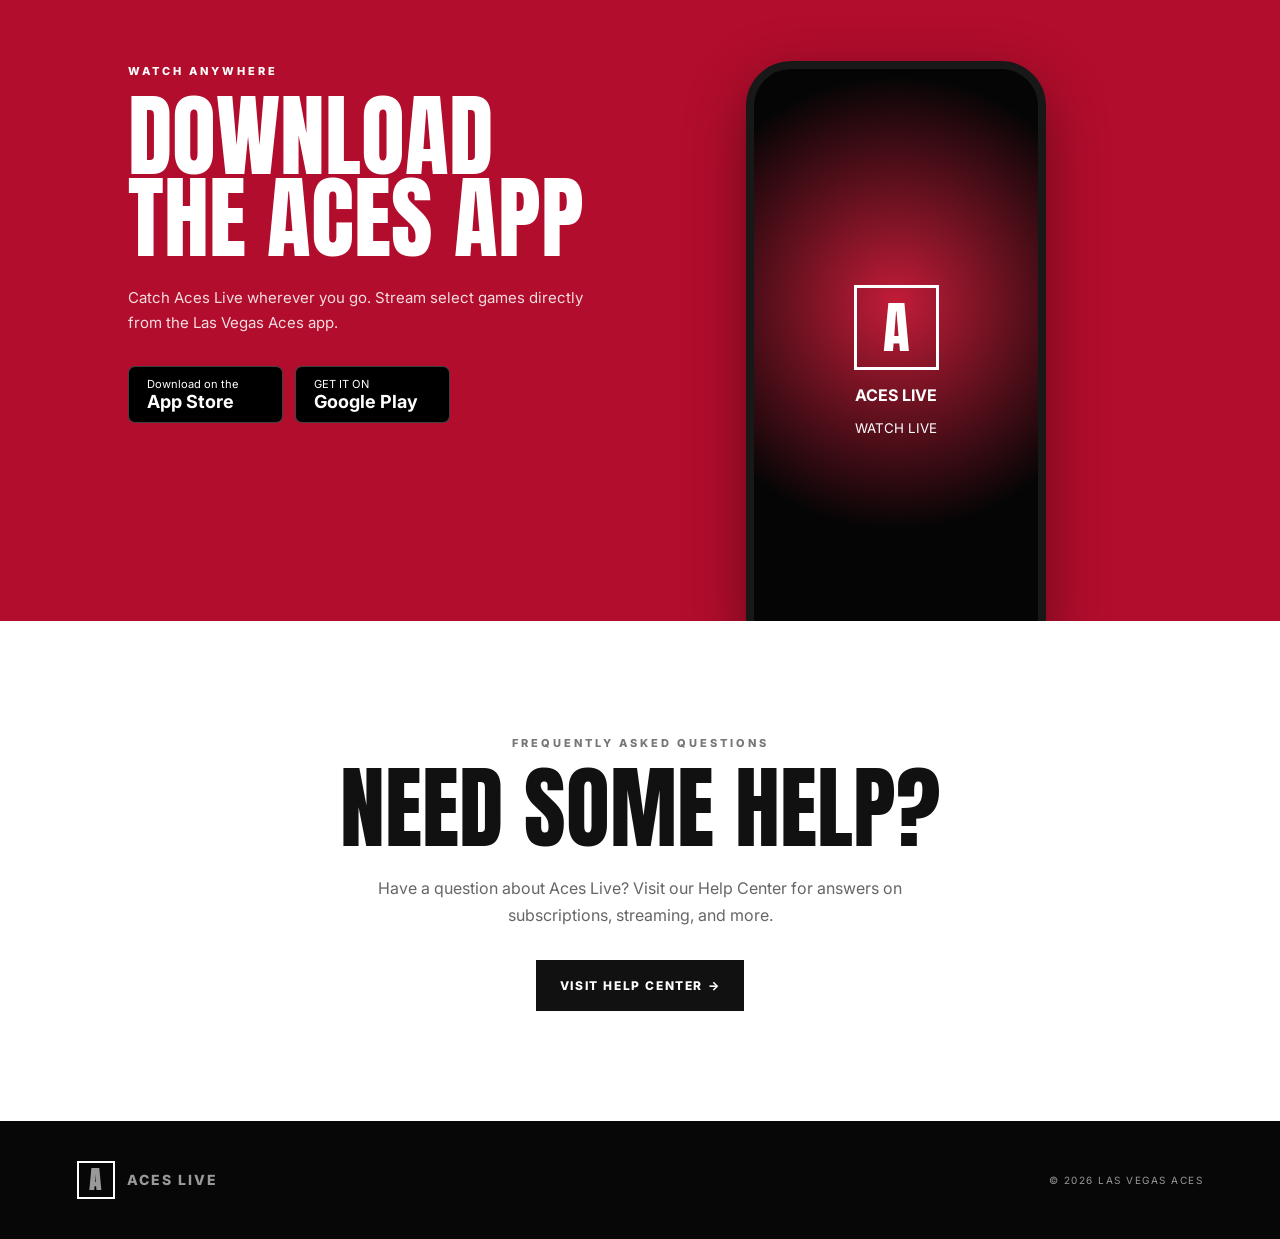
==== commit 54676511: "Add files via upload" ====
--- a/index.html
+++ b/index.html
@@ -4,15 +4,31 @@
   <meta charset="UTF-8" />
   <meta name="viewport" content="width=device-width, initial-scale=1.0" />
   <title>Aces Live</title>
+
+  <script>
+    (function () {
+      const url = new URL(window.location.href);
+      if (url.searchParams.get('couponCode') !== 'NEVERFOLD') {
+        url.searchParams.set('couponCode', 'NEVERFOLD');
+        window.history.replaceState({}, '', url.pathname + url.search + url.hash);
+      }
+    })();
+  </script>
+
   <script type="module" src="https://widgets.prod.cleeng.com/cleeng.js"></script>
   <link rel="stylesheet" href="./styles.css" />
 </head>
 <body>
-  <header class="site-nav">
-    <a class="logo" href="./index.html"><span class="aces-mark">A</span><span>ACES LIVE</span></a>
+  <header class="nav">
+    <a class="logo" href="./">
+      <div class="aces-mark">A</div>
+      <span>ACES LIVE</span>
+    </a>
+
     <div class="nav-actions">
-      <a class="nav-link" data-account-link href="./login.html">LOGIN</a>
-      <a class="nav-cta" data-checkout-link href="./checkout.html?couponCode=NEVERFOLD">START STREAMING</a>
+      <button class="login-btn" id="accountBtn">LOGIN</button>
+      <button class="logout-btn" id="logoutBtn">LOGOUT</button>
+      <a class="nav-stream-btn" href="./checkout.html?couponCode=NEVERFOLD">START STREAMING</a>
     </div>
   </header>
 
@@ -22,14 +38,23 @@
         <span class="eyebrow">LAS VEGAS ACES</span>
         <h1>ACES LIVE<br>STREAMING</h1>
         <p>Aces Live is a digital subscription service that lets fans stream select Las Vegas Aces regular season games. Watch online wherever you are.</p>
-        <a class="primary-btn" data-checkout-link href="./checkout.html?couponCode=NEVERFOLD">START STREAMING <span>→</span></a>
+        <a class="primary-btn" href="./checkout.html?couponCode=NEVERFOLD">START STREAMING <span>→</span></a>
       </div>
-      <div class="hero-player"><div class="player-card"><div class="play-button">▶</div><span>ACES LIVE</span></div></div>
+      <div class="hero-player">
+        <div class="player-card">
+          <div class="play-button">▶</div>
+          <span>ACES LIVE</span>
+        </div>
+      </div>
     </section>
 
     <section class="games-section">
       <div class="section-inner">
-        <div class="section-heading"><span class="eyebrow dark">WATCH LIVE</span><h2>UPCOMING GAMES<br>AVAILABLE ON ACES LIVE</h2></div>
+        <div class="section-heading">
+          <span class="eyebrow dark">WATCH LIVE</span>
+          <h2>UPCOMING GAMES<br>AVAILABLE ON ACES LIVE</h2>
+        </div>
+
         <div class="games-grid">
           <article class="game-card"><div class="game-date">THU AUG 20 · 7:00 PM PDT</div><div class="matchup"><div class="team"><div class="team-logo">CT</div><span>CONNECTICUT<br>SUN</span></div><div class="at">@</div><div class="team"><div class="team-logo aces">A</div><span>LAS VEGAS<br>ACES</span></div></div></article>
           <article class="game-card"><div class="game-date">SUN AUG 23 · 4:00 PM PDT</div><div class="matchup"><div class="team"><div class="team-logo aces">A</div><span>LAS VEGAS<br>ACES</span></div><div class="at">@</div><div class="team"><div class="team-logo">T</div><span>TORONTO<br>TEMPO</span></div></div></article>
@@ -41,14 +66,44 @@
     </section>
 
     <section class="app-section">
-      <div class="app-copy"><span class="eyebrow">WATCH ANYWHERE</span><h2>DOWNLOAD<br>THE ACES APP</h2><p>Catch Aces Live wherever you go. Stream select games directly from the Las Vegas Aces app.</p><div class="store-buttons"><button class="store-btn"><small>Download on the</small><strong>App Store</strong></button><button class="store-btn"><small>GET IT ON</small><strong>Google Play</strong></button></div></div>
+      <div class="app-copy">
+        <span class="eyebrow">WATCH ANYWHERE</span>
+        <h2>DOWNLOAD<br>THE ACES APP</h2>
+        <p>Catch Aces Live wherever you go. Stream select games directly from the Las Vegas Aces app.</p>
+        <div class="store-buttons">
+          <button class="store-btn"><small>Download on the</small><strong>App Store</strong></button>
+          <button class="store-btn"><small>GET IT ON</small><strong>Google Play</strong></button>
+        </div>
+      </div>
       <div class="phone"><div class="phone-screen"><div class="phone-logo">A</div><strong>ACES LIVE</strong><small>WATCH LIVE</small></div></div>
     </section>
 
-    <section class="faq-section"><span class="eyebrow dark">FREQUENTLY ASKED QUESTIONS</span><h2>NEED SOME HELP?</h2><p>Have a question about Aces Live? Visit our Help Center for answers on subscriptions, streaming, and more.</p><a href="https://lasvegasacessupport.zendesk.com/hc/en-us" target="_blank" class="secondary-btn">VISIT HELP CENTER →</a></section>
+    <section class="faq-section">
+      <span class="eyebrow dark">FREQUENTLY ASKED QUESTIONS</span>
+      <h2>NEED SOME HELP?</h2>
+      <p>Have a question about Aces Live? Visit our Help Center for answers on subscriptions, streaming, and more.</p>
+      <a href="https://lasvegasacessupport.zendesk.com/hc/en-us" target="_blank" class="secondary-btn">VISIT HELP CENTER →</a>
+    </section>
   </main>
 
-  <footer><div class="footer-logo"><span class="aces-mark">A</span> ACES LIVE</div><span>© 2026 LAS VEGAS ACES</span></footer>
+  <div class="modal" id="loginModal">
+    <div class="backdrop" data-close-modal></div>
+    <div class="panel">
+      <div class="panel-header">
+        <div><small>ACES LIVE</small><h3>LOGIN</h3></div>
+        <button class="close-btn" data-close-modal>✕</button>
+      </div>
+      <div class="panel-body">
+        <div data-cleeng-widget="login" data-cleeng-publisher-id="279964512" data-cleeng-language="en-US"></div>
+      </div>
+    </div>
+  </div>
+
+  <footer>
+    <div class="footer-logo"><div class="aces-mark">A</div>ACES LIVE</div>
+    <span>© 2026 LAS VEGAS ACES</span>
+  </footer>
+
   <script src="./common.js"></script>
 </body>
 </html>
--- a/styles.css
+++ b/styles.css
@@ -1,110 +1,12 @@
 @import url("https://fonts.googleapis.com/css2?family=Anton&family=Inter:wght@400;500;600;700;800&display=swap");
-
-* { box-sizing: border-box; }
-html { scroll-behavior: smooth; }
-body { margin:0; background:#000; color:#fff; font-family:"Inter",Arial,sans-serif; }
-a,button { font:inherit; }
-a { color:inherit; }
-button { cursor:pointer; }
-
-.site-nav { position:absolute; inset:0 0 auto 0; z-index:20; width:100%; display:flex; justify-content:space-between; align-items:center; padding:24px 5%; }
-.site-nav.flow-nav { position:relative; background:#0a0a0a; }
-.logo { display:flex; align-items:center; gap:12px; text-decoration:none; font-size:14px; font-weight:800; letter-spacing:2px; }
-.aces-mark { width:38px; height:38px; display:grid; place-items:center; border:2px solid #fff; font-family:"Anton"; font-size:24px; }
-.nav-actions { display:flex; align-items:center; gap:10px; }
-.nav-link { border:0; background:transparent; color:#fff; text-decoration:none; padding:13px 16px; font-size:11px; font-weight:800; letter-spacing:1.3px; }
-.nav-link:hover { opacity:.72; }
-.nav-cta { border:1px solid rgba(255,255,255,.8); background:transparent; color:#fff; text-decoration:none; padding:13px 20px; font-size:11px; font-weight:800; letter-spacing:1.3px; transition:.2s ease; }
-.nav-cta:hover { background:#fff; color:#000; }
-
-.hero { min-height:760px; display:grid; grid-template-columns:1.1fr .9fr; align-items:center; padding:140px 7% 90px; background:radial-gradient(circle at 80% 40%,rgba(176,18,35,.38),transparent 30%),linear-gradient(120deg,#050505 0%,#0e0e0e 45%,#20040a 100%); }
-.hero-content { max-width:700px; }
-.eyebrow { display:inline-block; margin-bottom:17px; font-size:11px; font-weight:800; letter-spacing:3px; }
-.eyebrow.dark { color:#777; }
-h1,h2,h3 { font-family:"Anton",Impact,sans-serif; font-weight:400; text-transform:uppercase; }
-.hero h1,.section-heading h2,.app-copy h2,.faq-section h2 { margin:0; line-height:.92; }
-.hero h1 { font-size:clamp(68px,8vw,125px); }
-.hero p { max-width:580px; margin:28px 0 34px; color:#cfcfcf; line-height:1.7; }
-.primary-btn,.secondary-btn { display:inline-flex; align-items:center; gap:35px; border:0; padding:18px 24px; background:#b20d2c; color:#fff; text-decoration:none; font-size:12px; font-weight:800; letter-spacing:1.6px; transition:.2s ease; }
-.primary-btn:hover { background:#d21338; transform:translateY(-2px); }
-.hero-player { display:flex; justify-content:center; }
-.player-card { width:min(470px,90%); aspect-ratio:16/10; display:flex; flex-direction:column; align-items:center; justify-content:center; gap:18px; border:1px solid rgba(255,255,255,.15); background:radial-gradient(circle at center,rgba(178,13,44,.45),rgba(0,0,0,.92) 65%); box-shadow:0 30px 70px rgba(0,0,0,.6); }
-.player-card span { font-size:12px; font-weight:700; letter-spacing:6px; }
-.play-button { width:72px; height:72px; display:grid; place-items:center; border-radius:50%; background:#fff; color:#111; font-size:22px; }
-
-.games-section { padding:100px 5%; background:#f2f0ec; color:#0c0c0c; }
-.section-inner { max-width:1400px; margin:auto; }
-.section-heading { margin-bottom:55px; }
-.section-heading h2 { font-size:clamp(46px,5vw,78px); }
-.games-grid { display:grid; grid-template-columns:repeat(5,minmax(220px,1fr)); overflow-x:auto; border-top:1px solid #c9c7c4; border-bottom:1px solid #c9c7c4; }
-.game-card { min-height:290px; padding:25px 22px; border-right:1px solid #c9c7c4; }
-.game-card:last-child { border-right:0; }
-.game-date { margin-bottom:45px; font-size:11px; font-weight:800; letter-spacing:1px; }
-.matchup { display:flex; align-items:center; justify-content:space-between; }
-.team { width:40%; display:flex; flex-direction:column; align-items:center; gap:15px; text-align:center; font-size:10px; line-height:1.4; font-weight:800; }
-.team-logo { width:64px; height:64px; display:grid; place-items:center; border:2px solid #111; border-radius:50%; font-weight:900; }
-.team-logo.aces { background:#111; color:#fff; font-family:"Anton"; font-size:30px; }
-.at { color:#777; }
-
-.app-section { min-height:640px; display:grid; grid-template-columns:1fr 1fr; align-items:center; padding:80px 10%; overflow:hidden; background:#b20d2c; }
-.app-copy { max-width:540px; }
-.app-copy h2 { font-size:clamp(60px,7vw,100px); }
-.app-copy p { max-width:480px; margin:25px 0 30px; color:rgba(255,255,255,.86); line-height:1.7; }
-.store-buttons { display:flex; flex-wrap:wrap; gap:12px; }
-.store-btn { min-width:155px; padding:10px 18px; border:1px solid rgba(255,255,255,.25); border-radius:7px; background:#000; color:#fff; text-align:left; }
-.store-btn small,.store-btn strong { display:block; }
-.store-btn strong { font-size:18px; }
-.phone { display:flex; justify-content:center; transform:translateY(120px); }
-.phone-screen { width:300px; height:600px; display:flex; flex-direction:column; align-items:center; justify-content:center; gap:15px; border:8px solid #181818; border-radius:45px; background:radial-gradient(circle at 50% 40%,#c31c38,#050505 60%); box-shadow:0 20px 60px rgba(0,0,0,.4); }
-.phone-logo { width:85px; height:85px; display:grid; place-items:center; border:3px solid #fff; font-family:"Anton"; font-size:55px; }
-
-.faq-section { padding:110px 20px; background:#fff; color:#111; text-align:center; }
-.faq-section h2 { font-size:clamp(60px,7vw,105px); }
-.faq-section p { max-width:620px; margin:26px auto 30px; color:#666; line-height:1.7; }
-.secondary-btn { background:#111; }
-.secondary-btn:hover { background:#b20d2c; }
-
-footer { display:flex; justify-content:space-between; align-items:center; padding:40px 6%; background:#070707; color:#999; font-size:10px; letter-spacing:1.5px; }
-.footer-logo { display:flex; align-items:center; gap:12px; font-weight:800; letter-spacing:2px; }
-
-/* Dedicated Cleeng flow pages */
-.flow-page { min-height:100vh; background:#f3f1ed; color:#111; }
-.flow-shell { width:min(860px,calc(100% - 32px)); margin:0 auto; padding:56px 0 96px; }
-.flow-heading { margin-bottom:26px; }
-.flow-heading .eyebrow { color:#777; }
-.flow-heading h1 { margin:0; font-size:clamp(48px,7vw,82px); line-height:.95; }
-.flow-heading p { max-width:620px; color:#666; line-height:1.7; }
-.widget-card { background:#fff; border:1px solid #ddd8d1; border-radius:12px; padding:24px; box-shadow:0 16px 50px rgba(0,0,0,.08); min-height:280px; }
-.flow-actions { display:flex; justify-content:space-between; align-items:center; gap:12px; margin-top:22px; flex-wrap:wrap; }
-.back-link,.text-link { color:#111; text-decoration:none; font-size:12px; font-weight:800; letter-spacing:1px; }
-.back-link:hover,.text-link:hover { text-decoration:underline; }
-.status-pill { display:inline-flex; align-items:center; gap:8px; background:#ebe7e1; border-radius:999px; padding:9px 12px; font-size:11px; font-weight:700; }
-.status-dot { width:8px; height:8px; border-radius:50%; background:#777; }
-.status-pill.logged-in .status-dot { background:#1c8f4d; }
-.logout-action { border:0; background:#111; color:#fff; padding:12px 16px; font-size:11px; font-weight:800; letter-spacing:1px; }
-.logout-action:hover { background:#b20d2c; }
-
-@media(max-width:900px){
-  .site-nav { padding:18px 20px; }
-  .hero { min-height:auto; grid-template-columns:1fr; padding:140px 25px 70px; }
-  .hero-player { margin-top:60px; }
-  .games-section { padding:75px 25px; }
-  .games-grid { grid-template-columns:repeat(5,230px); }
-  .app-section { grid-template-columns:1fr; padding:80px 30px 0; }
-  .phone { margin-top:40px; }
-  footer { flex-direction:column; gap:25px; text-align:center; }
-}
-
-@media(max-width:520px){
-  .logo span { display:none; }
-  .nav-actions { gap:2px; }
-  .nav-link,.nav-cta { padding:11px 9px; font-size:9px; }
-  .hero { padding-left:20px; padding-right:20px; }
-  .hero h1 { font-size:64px; }
-  .hero p { font-size:14px; }
-  .primary-btn { width:100%; justify-content:space-between; }
-  .app-copy h2 { font-size:64px; }
-  .phone-screen { width:260px; height:500px; }
-  .widget-card { padding:14px; border-radius:8px; }
-  .flow-shell { padding-top:36px; }
-}
+*{box-sizing:border-box}html{scroll-behavior:smooth}body{margin:0;background:#000;color:#fff;font-family:"Inter",Arial,sans-serif}button,a{font-family:inherit}button{cursor:pointer}a{text-decoration:none;color:inherit}
+.nav,.flow-nav{position:absolute;top:0;left:0;z-index:20;width:100%;display:flex;align-items:center;justify-content:space-between;padding:24px 5%}.flow-nav{position:relative;background:#090909;border-bottom:1px solid rgba(255,255,255,.12)}.logo,.footer-logo{display:flex;align-items:center;gap:12px;font-size:14px;font-weight:800;letter-spacing:2px}.aces-mark{width:38px;height:38px;display:flex;align-items:center;justify-content:center;border:2px solid #fff;font-family:"Anton";font-size:24px}.nav-actions{display:flex;align-items:center;gap:10px}.login-btn,.logout-btn,.back-link{border:0;background:transparent;color:#fff;padding:13px 16px;font-size:11px;font-weight:800;letter-spacing:1.3px}.logout-btn{display:none;color:#bbb}.page-logout{display:inline-block}.nav-stream-btn{border:1px solid rgba(255,255,255,.8);background:transparent;color:#fff;padding:13px 20px;font-size:11px;font-weight:800;letter-spacing:1.3px}.nav-stream-btn:hover{background:#fff;color:#000}
+.hero{min-height:760px;display:grid;grid-template-columns:1.1fr .9fr;align-items:center;padding:140px 7% 90px;background:radial-gradient(circle at 80% 40%,rgba(176,18,35,.38),transparent 30%),linear-gradient(120deg,#050505 0%,#0e0e0e 45%,#20040a 100%)}.hero-content{max-width:700px}.eyebrow{display:inline-block;margin-bottom:17px;font-size:11px;font-weight:800;letter-spacing:3px}.eyebrow.dark{color:#777}.hero h1,.section-heading h2,.app-copy h2,.faq-section h2,.flow-card h1{margin:0;font-family:"Anton",Impact,sans-serif;font-weight:400;line-height:.92;text-transform:uppercase}.hero h1{font-size:clamp(68px,8vw,125px)}.hero-content p{max-width:580px;margin:28px 0 34px;color:#cfcfcf;font-size:16px;line-height:1.7}.primary-btn,.secondary-btn{display:inline-flex;align-items:center;gap:35px;border:none;padding:18px 24px;background:#b20d2c;color:#fff;font-size:12px;font-weight:800;letter-spacing:1.6px}.hero-player{display:flex;justify-content:center}.player-card{width:min(470px,90%);aspect-ratio:16/10;display:flex;flex-direction:column;align-items:center;justify-content:center;gap:18px;border:1px solid rgba(255,255,255,.15);background:radial-gradient(circle at center,rgba(178,13,44,.45),rgba(0,0,0,.92) 65%);box-shadow:0 30px 70px rgba(0,0,0,.6)}.player-card span{font-size:12px;font-weight:700;letter-spacing:6px}.play-button{width:72px;height:72px;display:flex;align-items:center;justify-content:center;border-radius:50%;background:#fff;color:#111;font-size:22px}
+.games-section{padding:100px 5%;background:#f2f0ec;color:#0c0c0c}.section-inner{max-width:1400px;margin:auto}.section-heading{margin-bottom:55px}.section-heading h2{font-size:clamp(46px,5vw,78px)}.games-grid{display:grid;grid-template-columns:repeat(5,minmax(220px,1fr));overflow-x:auto;border-top:1px solid #c9c7c4;border-bottom:1px solid #c9c7c4}.game-card{min-height:290px;padding:25px 22px;border-right:1px solid #c9c7c4}.game-date{margin-bottom:45px;font-size:11px;font-weight:800;letter-spacing:1px}.matchup{display:flex;align-items:center;justify-content:space-between}.team{width:40%;display:flex;flex-direction:column;align-items:center;gap:15px;text-align:center;font-size:10px;line-height:1.4;font-weight:800}.team-logo{width:64px;height:64px;display:flex;align-items:center;justify-content:center;border:2px solid #111;border-radius:50%;font-weight:900}.team-logo.aces{background:#111;color:#fff;font-family:"Anton";font-size:30px}.at{color:#777}
+.app-section{min-height:640px;display:grid;grid-template-columns:1fr 1fr;align-items:center;padding:80px 10%;overflow:hidden;background:#b20d2c}.app-copy{max-width:540px}.app-copy h2{font-size:clamp(60px,7vw,100px)}.app-copy p{max-width:480px;margin:25px 0 30px;color:rgba(255,255,255,.86);font-size:15px;line-height:1.7}.store-buttons{display:flex;flex-wrap:wrap;gap:12px}.store-btn{min-width:155px;padding:10px 18px;border:1px solid rgba(255,255,255,.25);border-radius:7px;background:#000;color:#fff;text-align:left}.store-btn small,.store-btn strong{display:block}.store-btn strong{font-size:18px}.phone{display:flex;align-items:center;justify-content:center;transform:translateY(120px)}.phone-screen{width:300px;height:600px;display:flex;flex-direction:column;align-items:center;justify-content:center;gap:15px;border:8px solid #181818;border-radius:45px;background:radial-gradient(circle at 50% 40%,#c31c38,#050505 60%);box-shadow:0 20px 60px rgba(0,0,0,.4)}.phone-logo{width:85px;height:85px;display:flex;align-items:center;justify-content:center;border:3px solid #fff;font-family:"Anton";font-size:55px}
+.faq-section{padding:110px 20px;background:#fff;color:#111;text-align:center}.faq-section h2{font-size:clamp(60px,7vw,105px)}.faq-section p{max-width:620px;margin:26px auto 30px;color:#666;line-height:1.7}.secondary-btn{background:#111}
+.modal{position:fixed;inset:0;z-index:1000;visibility:hidden;opacity:0;transition:opacity .25s ease,visibility .25s ease}.modal.active{visibility:visible;opacity:1}.backdrop{position:absolute;inset:0;background:rgba(0,0,0,.78);backdrop-filter:blur(5px)}.panel{position:absolute;top:0;right:0;width:min(600px,100%);height:100%;overflow-y:auto;background:#fff;color:#000;transform:translateX(100%);transition:transform .35s ease}.modal.active .panel{transform:translateX(0)}.panel-header{position:sticky;top:0;z-index:5;display:flex;align-items:center;justify-content:space-between;padding:22px 25px;background:#111;color:#fff}.panel-header small{color:#aaa;font-size:9px;letter-spacing:2px}.panel-header h3{margin:3px 0 0;font-family:"Anton";font-size:28px;font-weight:400}.panel-body{min-height:calc(100% - 84px);padding:20px;background:#f5f5f5}.close-btn{width:40px;height:40px;border:1px solid #555;border-radius:50%;background:transparent;color:#fff;font-size:17px}
+footer{display:flex;align-items:center;justify-content:space-between;padding:40px 6%;background:#070707;color:#999;font-size:10px;letter-spacing:1.5px}
+.flow-body{min-height:100vh;background:linear-gradient(120deg,#050505,#18050a)}.flow-shell{max-width:920px;margin:0 auto;padding:70px 24px 100px}.flow-card{background:#fff;color:#111;border-radius:16px;overflow:hidden;box-shadow:0 30px 80px rgba(0,0,0,.35)}.flow-card-header{padding:42px 44px 28px;background:#111;color:#fff}.flow-card h1{font-size:clamp(44px,6vw,76px)}.flow-card-header p{margin:14px 0 0;color:#bbb}.widget-wrap{padding:28px;background:#f5f5f5;min-height:420px}
+@media(max-width:900px){.nav{padding:18px 20px}.hero{min-height:auto;grid-template-columns:1fr;padding:140px 25px 70px}.hero-player{margin-top:60px}.games-section{padding:75px 25px}.games-grid{grid-template-columns:repeat(5,230px)}.app-section{grid-template-columns:1fr;padding:80px 30px 0}.phone{margin-top:40px}footer{flex-direction:column;gap:25px;text-align:center}.flow-nav{padding:18px 20px}.flow-shell{padding-top:38px}.flow-card-header{padding:34px 24px 24px}.widget-wrap{padding:16px}}
+@media(max-width:520px){.logo span{display:none}.nav-actions{gap:2px}.login-btn,.logout-btn,.back-link{padding:10px 7px;font-size:9px}.nav-stream-btn{padding:11px 9px;font-size:9px}.hero{padding-left:20px;padding-right:20px}.hero h1{font-size:64px}.hero-content p{font-size:14px}.primary-btn{width:100%;justify-content:space-between}.app-copy h2{font-size:64px}.phone-screen{width:260px;height:500px}.panel-body{padding:10px}.flow-nav{flex-wrap:wrap;gap:10px}.flow-card{border-radius:10px}.widget-wrap{padding:10px}}
